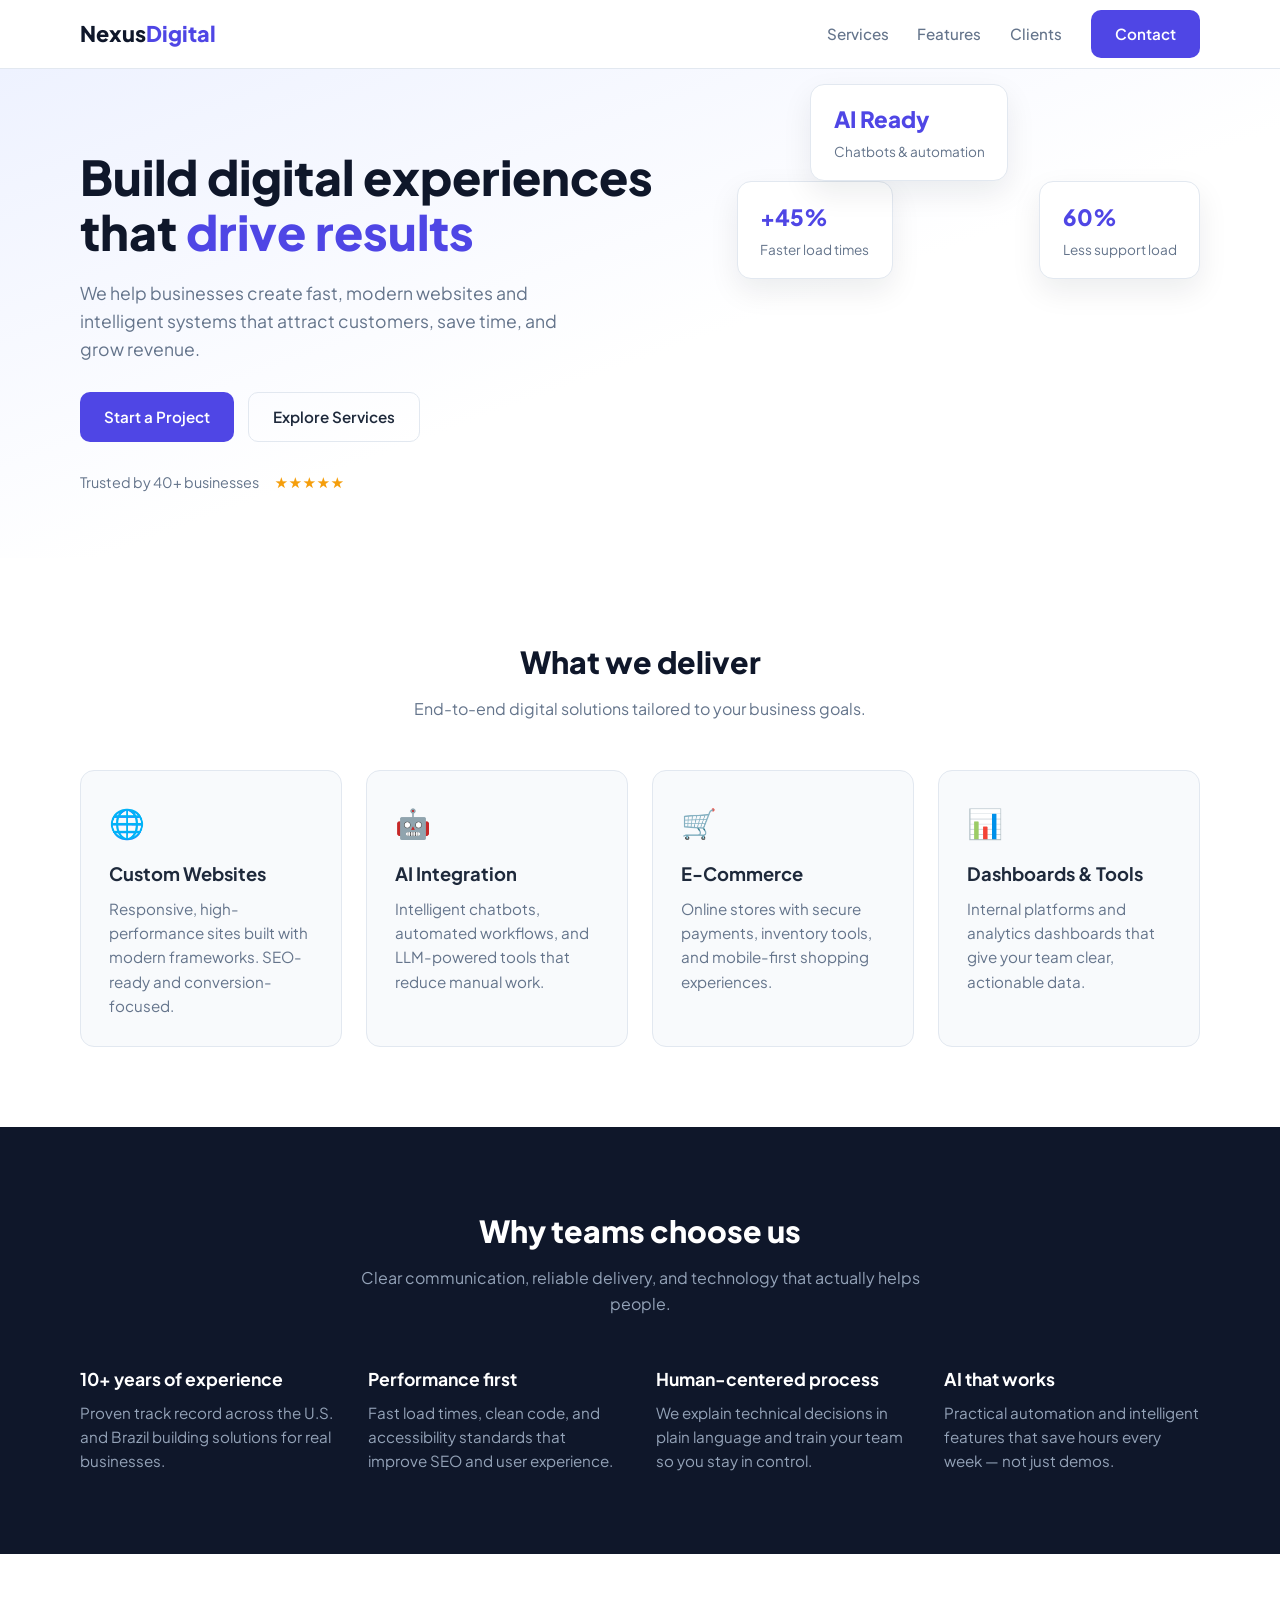
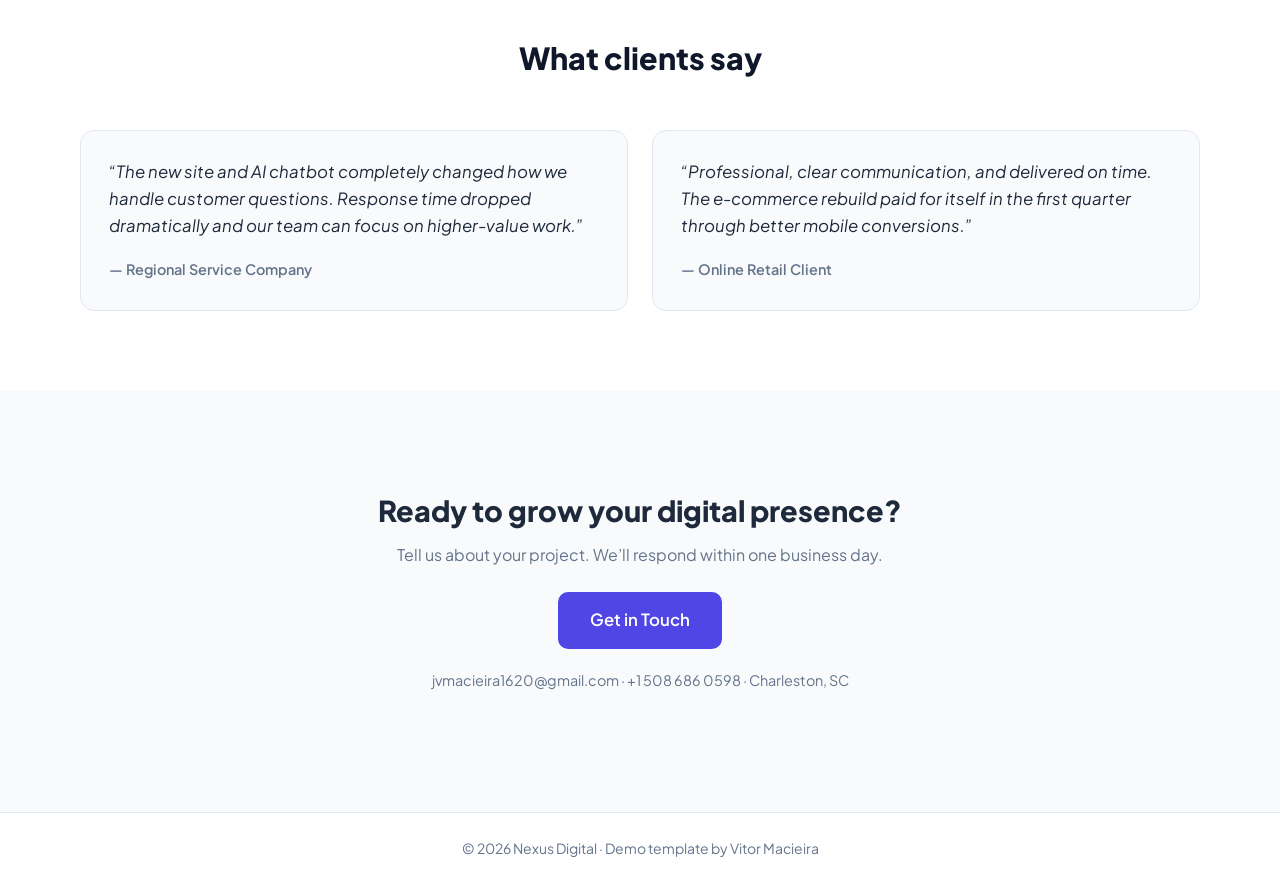
==== business-landing/index.html @ 49323e25 "Add business-landing website model" ====
<!DOCTYPE html>
<html lang="en">
<head>
  <meta charset="UTF-8" />
  <meta name="viewport" content="width=device-width, initial-scale=1.0" />
  <title>Nexus Digital | Modern Business Solutions</title>
  <meta name="description" content="Professional digital solutions for growing businesses. Web development, AI automation, and consulting." />
  <link rel="preconnect" href="https://fonts.googleapis.com" />
  <link href="https://fonts.googleapis.com/css2?family=Plus+Jakarta+Sans:wght@400;500;600;700;800&display=swap" rel="stylesheet" />
  <link rel="stylesheet" href="styles.css" />
</head>
<body>
  <header class="header">
    <div class="container nav">
      <a href="#" class="logo">Nexus<span>Digital</span></a>
      <nav>
        <a href="#services">Services</a>
        <a href="#features">Features</a>
        <a href="#testimonials">Clients</a>
        <a href="#contact" class="btn btn-nav">Contact</a>
      </nav>
    </div>
  </header>

  <section class="hero">
    <div class="container hero-inner">
      <div class="hero-text">
        <h1>Build digital experiences that <span>drive results</span></h1>
        <p>
          We help businesses create fast, modern websites and intelligent systems
          that attract customers, save time, and grow revenue.
        </p>
        <div class="hero-ctas">
          <a href="#contact" class="btn btn-primary">Start a Project</a>
          <a href="#services" class="btn btn-ghost">Explore Services</a>
        </div>
        <div class="trust">
          <span>Trusted by 40+ businesses</span>
          <span class="stars">★★★★★</span>
        </div>
      </div>
      <div class="hero-visual">
        <div class="card-stack">
          <div class="float-card c1">
            <strong>+45%</strong>
            <span>Faster load times</span>
          </div>
          <div class="float-card c2">
            <strong>60%</strong>
            <span>Less support load</span>
          </div>
          <div class="float-card c3">
            <strong>AI Ready</strong>
            <span>Chatbots & automation</span>
          </div>
        </div>
      </div>
    </div>
  </section>

  <section id="services" class="section">
    <div class="container">
      <div class="section-head">
        <h2>What we deliver</h2>
        <p>End-to-end digital solutions tailored to your business goals.</p>
      </div>
      <div class="services-grid">
        <article class="service">
          <div class="icon">🌐</div>
          <h3>Custom Websites</h3>
          <p>Responsive, high-performance sites built with modern frameworks. SEO-ready and conversion-focused.</p>
        </article>
        <article class="service">
          <div class="icon">🤖</div>
          <h3>AI Integration</h3>
          <p>Intelligent chatbots, automated workflows, and LLM-powered tools that reduce manual work.</p>
        </article>
        <article class="service">
          <div class="icon">🛒</div>
          <h3>E-Commerce</h3>
          <p>Online stores with secure payments, inventory tools, and mobile-first shopping experiences.</p>
        </article>
        <article class="service">
          <div class="icon">📊</div>
          <h3>Dashboards & Tools</h3>
          <p>Internal platforms and analytics dashboards that give your team clear, actionable data.</p>
        </article>
      </div>
    </div>
  </section>

  <section id="features" class="section section-dark">
    <div class="container">
      <div class="section-head light">
        <h2>Why teams choose us</h2>
        <p>Clear communication, reliable delivery, and technology that actually helps people.</p>
      </div>
      <div class="features-list">
        <div class="feature">
          <h3>10+ years of experience</h3>
          <p>Proven track record across the U.S. and Brazil building solutions for real businesses.</p>
        </div>
        <div class="feature">
          <h3>Performance first</h3>
          <p>Fast load times, clean code, and accessibility standards that improve SEO and user experience.</p>
        </div>
        <div class="feature">
          <h3>Human-centered process</h3>
          <p>We explain technical decisions in plain language and train your team so you stay in control.</p>
        </div>
        <div class="feature">
          <h3>AI that works</h3>
          <p>Practical automation and intelligent features that save hours every week — not just demos.</p>
        </div>
      </div>
    </div>
  </section>

  <section id="testimonials" class="section">
    <div class="container">
      <div class="section-head">
        <h2>What clients say</h2>
      </div>
      <div class="testimonials">
        <blockquote>
          <p>“The new site and AI chatbot completely changed how we handle customer questions. Response time dropped dramatically and our team can focus on higher-value work.”</p>
          <cite>— Regional Service Company</cite>
        </blockquote>
        <blockquote>
          <p>“Professional, clear communication, and delivered on time. The e-commerce rebuild paid for itself in the first quarter through better mobile conversions.”</p>
          <cite>— Online Retail Client</cite>
        </blockquote>
      </div>
    </div>
  </section>

  <section id="contact" class="section cta-section">
    <div class="container cta-box">
      <h2>Ready to grow your digital presence?</h2>
      <p>Tell us about your project. We’ll respond within one business day.</p>
      <a href="mailto:jvmacieira1620@gmail.com" class="btn btn-primary btn-lg">Get in Touch</a>
      <p class="cta-meta">jvmacieira1620@gmail.com · +1 508 686 0598 · Charleston, SC</p>
    </div>
  </section>

  <footer class="footer">
    <div class="container">
      <p>© 2026 Nexus Digital · Demo template by Vitor Macieira</p>
    </div>
  </footer>
</body>
</html>
---- business-landing/styles.css ----
:root {
  --bg: #ffffff;
  --bg-soft: #f8fafc;
  --dark: #0f172a;
  --text: #1e293b;
  --muted: #64748b;
  --accent: #4f46e5;
  --accent-light: #6366f1;
  --border: #e2e8f0;
  --radius: 14px;
  --font: "Plus Jakarta Sans", system-ui, sans-serif;
}

*, *::before, *::after { box-sizing: border-box; margin: 0; padding: 0; }
html { scroll-behavior: smooth; }
body {
  font-family: var(--font);
  color: var(--text);
  background: var(--bg);
  line-height: 1.6;
}

.container { width: min(1120px, 92%); margin: 0 auto; }

/* Header */
.header {
  position: sticky;
  top: 0;
  z-index: 50;
  background: rgba(255,255,255,0.92);
  backdrop-filter: blur(10px);
  border-bottom: 1px solid var(--border);
}
.nav {
  display: flex;
  align-items: center;
  justify-content: space-between;
  height: 68px;
}
.logo {
  font-weight: 800;
  font-size: 1.35rem;
  color: var(--dark);
  text-decoration: none;
}
.logo span { color: var(--accent); }
.nav nav {
  display: flex;
  align-items: center;
  gap: 1.8rem;
}
.nav nav a {
  text-decoration: none;
  color: var(--muted);
  font-weight: 500;
  font-size: 0.95rem;
  transition: color 0.2s;
}
.nav nav a:hover { color: var(--accent); }
.btn-nav {
  background: var(--accent) !important;
  color: #fff !important;
  padding: 0.5rem 1.1rem;
  border-radius: 8px;
  font-weight: 600 !important;
}

/* Buttons */
.btn {
  display: inline-flex;
  align-items: center;
  justify-content: center;
  padding: 0.75rem 1.5rem;
  border-radius: 10px;
  font-weight: 600;
  font-size: 0.95rem;
  text-decoration: none;
  border: none;
  cursor: pointer;
  transition: all 0.2s;
}
.btn-primary {
  background: var(--accent);
  color: #fff;
}
.btn-primary:hover {
  background: var(--accent-light);
  transform: translateY(-2px);
  box-shadow: 0 8px 20px rgba(79, 70, 229, 0.25);
}
.btn-ghost {
  background: transparent;
  color: var(--text);
  border: 1.5px solid var(--border);
}
.btn-ghost:hover { border-color: var(--accent); color: var(--accent); }
.btn-lg { padding: 0.95rem 2rem; font-size: 1.05rem; }

/* Hero */
.hero {
  padding: 5rem 0 4rem;
  background: linear-gradient(160deg, #eef2ff 0%, #ffffff 55%);
}
.hero-inner {
  display: grid;
  grid-template-columns: 1.2fr 1fr;
  gap: 3rem;
  align-items: center;
}
.hero-text h1 {
  font-size: clamp(2.1rem, 4.5vw, 3rem);
  font-weight: 800;
  line-height: 1.15;
  color: var(--dark);
  margin-bottom: 1.2rem;
}
.hero-text h1 span { color: var(--accent); }
.hero-text p {
  font-size: 1.1rem;
  color: var(--muted);
  max-width: 480px;
  margin-bottom: 1.8rem;
}
.hero-ctas {
  display: flex;
  flex-wrap: wrap;
  gap: 0.9rem;
  margin-bottom: 1.8rem;
}
.trust {
  display: flex;
  align-items: center;
  gap: 1rem;
  font-size: 0.9rem;
  color: var(--muted);
}
.stars { color: #f59e0b; letter-spacing: 1px; }

/* Float cards */
.hero-visual { position: relative; min-height: 280px; }
.card-stack { position: relative; height: 100%; }
.float-card {
  position: absolute;
  background: #fff;
  border: 1px solid var(--border);
  border-radius: 14px;
  padding: 1.1rem 1.4rem;
  box-shadow: 0 12px 30px rgba(15, 23, 42, 0.08);
  display: flex;
  flex-direction: column;
  gap: 0.2rem;
}
.float-card strong {
  font-size: 1.4rem;
  color: var(--accent);
  font-weight: 800;
}
.float-card span {
  font-size: 0.85rem;
  color: var(--muted);
}
.c1 { top: 10%; left: 5%; }
.c2 { top: 40%; right: 0; }
.c3 { bottom: 5%; left: 20%; }

/* Sections */
.section { padding: 5rem 0; }
.section-dark {
  background: var(--dark);
  color: #e2e8f0;
}
.section-head {
  text-align: center;
  max-width: 560px;
  margin: 0 auto 3rem;
}
.section-head h2 {
  font-size: 1.9rem;
  font-weight: 800;
  color: var(--dark);
  margin-bottom: 0.6rem;
}
.section-head p { color: var(--muted); }
.section-head.light h2 { color: #fff; }
.section-head.light p { color: #94a3b8; }

/* Services */
.services-grid {
  display: grid;
  grid-template-columns: repeat(auto-fit, minmax(240px, 1fr));
  gap: 1.5rem;
}
.service {
  background: var(--bg-soft);
  border: 1px solid var(--border);
  border-radius: var(--radius);
  padding: 1.75rem;
  transition: transform 0.2s, box-shadow 0.2s;
}
.service:hover {
  transform: translateY(-4px);
  box-shadow: 0 12px 28px rgba(15, 23, 42, 0.07);
}
.service .icon { font-size: 1.8rem; margin-bottom: 0.9rem; }
.service h3 {
  font-size: 1.15rem;
  font-weight: 700;
  margin-bottom: 0.5rem;
}
.service p {
  font-size: 0.95rem;
  color: var(--muted);
}

/* Features */
.features-list {
  display: grid;
  grid-template-columns: repeat(auto-fit, minmax(240px, 1fr));
  gap: 2rem;
}
.feature h3 {
  font-size: 1.1rem;
  font-weight: 700;
  color: #fff;
  margin-bottom: 0.5rem;
}
.feature p { color: #94a3b8; font-size: 0.95rem; }

/* Testimonials */
.testimonials {
  display: grid;
  grid-template-columns: repeat(auto-fit, minmax(300px, 1fr));
  gap: 1.5rem;
}
blockquote {
  background: var(--bg-soft);
  border: 1px solid var(--border);
  border-radius: var(--radius);
  padding: 1.75rem;
}
blockquote p {
  font-size: 1.05rem;
  color: var(--text);
  margin-bottom: 1rem;
  font-style: italic;
}
blockquote cite {
  font-size: 0.9rem;
  color: var(--muted);
  font-style: normal;
  font-weight: 600;
}

/* CTA */
.cta-section { background: var(--bg-soft); }
.cta-box {
  text-align: center;
  max-width: 580px;
  margin: 0 auto;
  padding: 1rem 0;
}
.cta-box h2 {
  font-size: 1.8rem;
  font-weight: 800;
  margin-bottom: 0.6rem;
}
.cta-box > p {
  color: var(--muted);
  margin-bottom: 1.5rem;
}
.cta-meta {
  margin-top: 1.25rem;
  font-size: 0.9rem;
  color: var(--muted);
}

/* Footer */
.footer {
  padding: 1.5rem 0;
  border-top: 1px solid var(--border);
  text-align: center;
  font-size: 0.875rem;
  color: var(--muted);
}

@media (max-width: 800px) {
  .hero-inner { grid-template-columns: 1fr; }
  .hero-visual { display: none; }
  .nav nav a:not(.btn-nav) { display: none; }
}
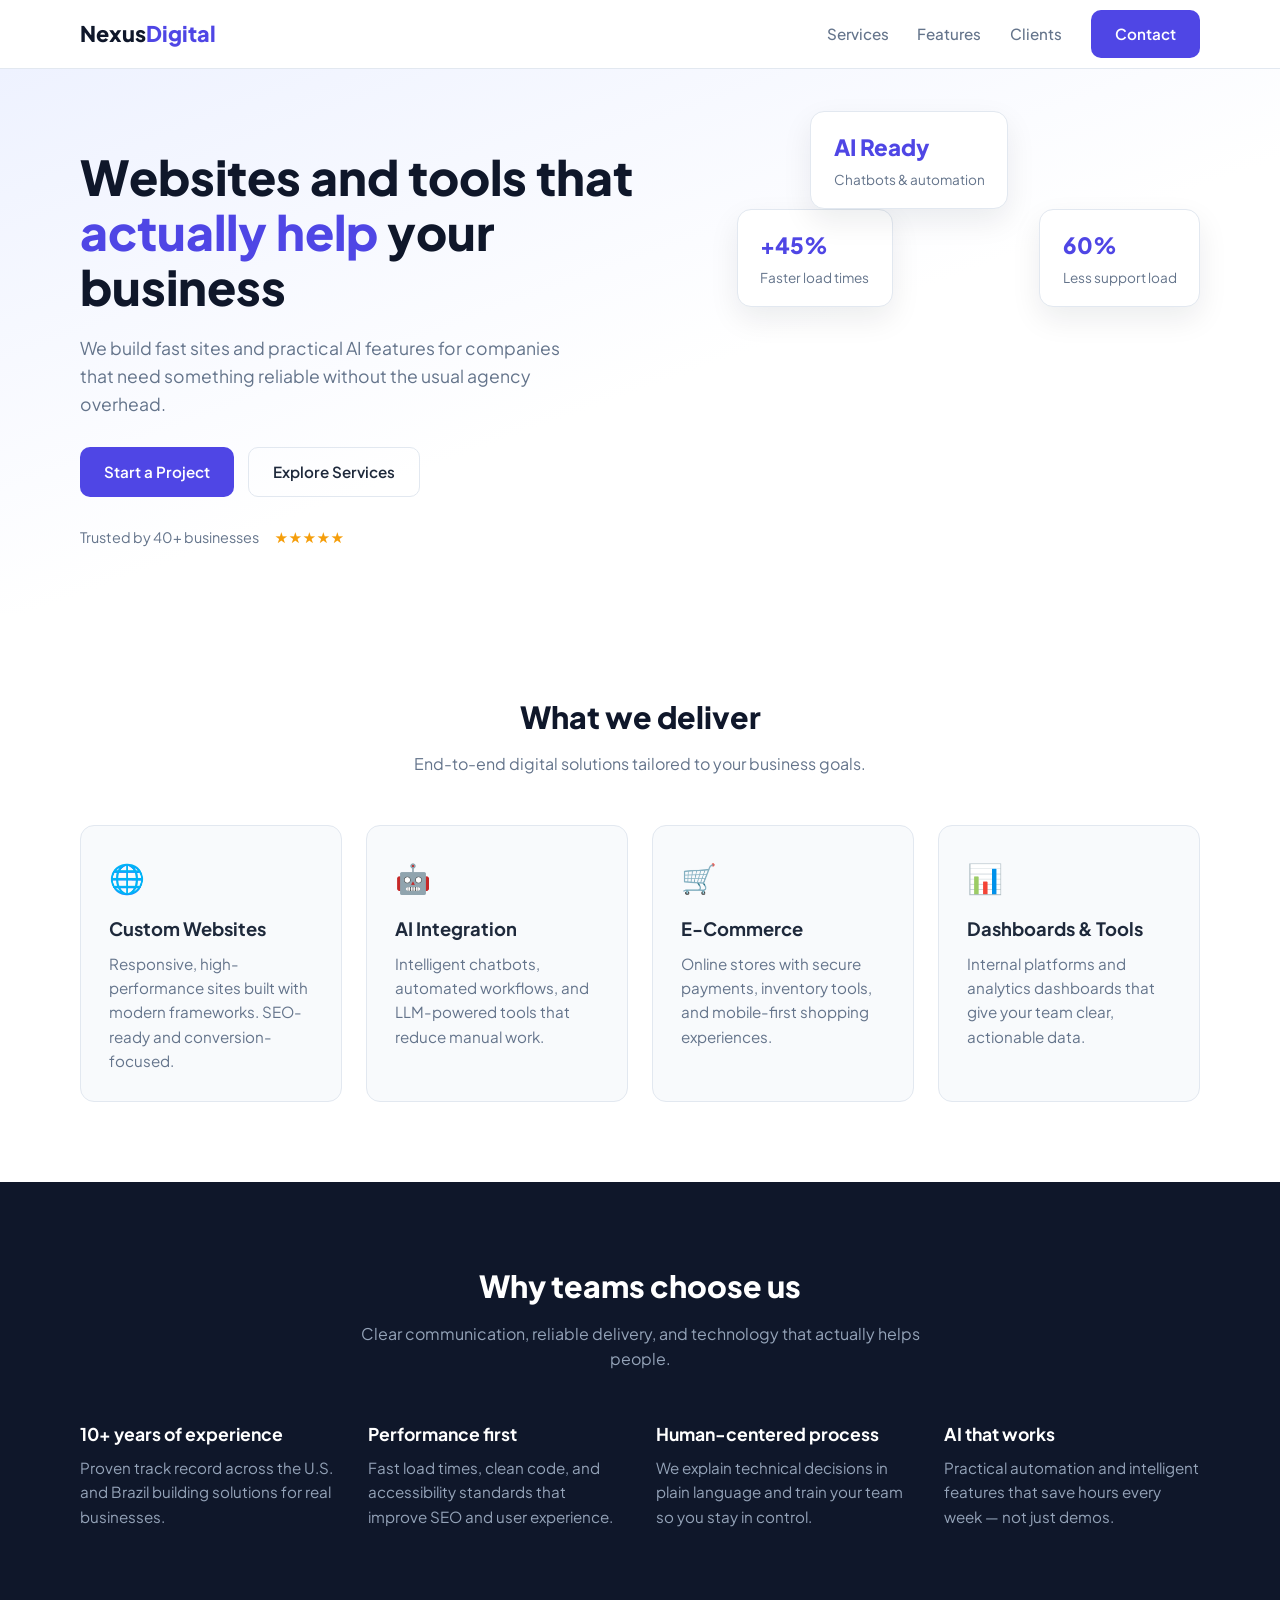
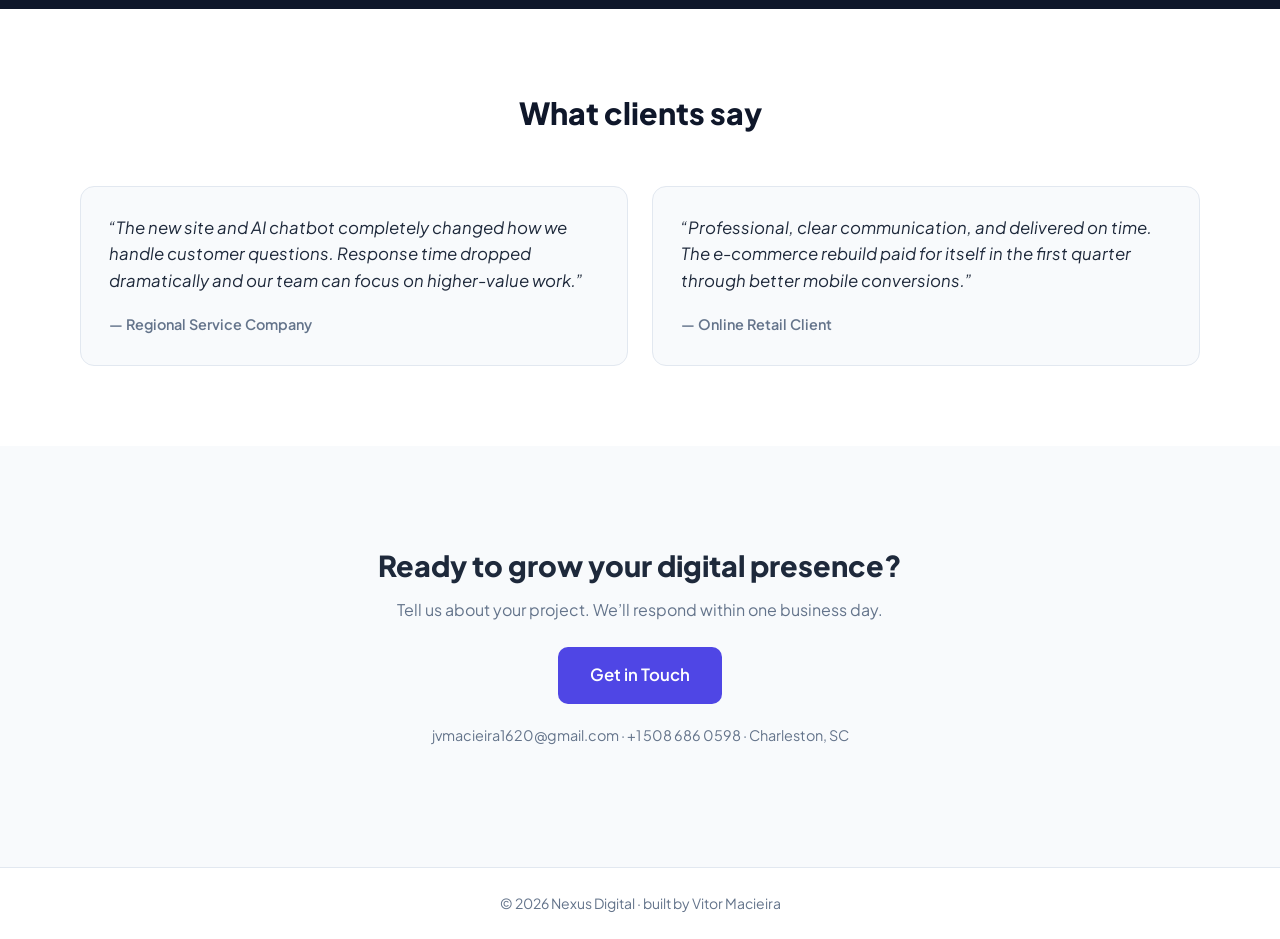
==== commit c2e5ad02: "Tweak business-landing and ecommerce copy" ====
--- a/business-landing/index.html
+++ b/business-landing/index.html
@@ -3,8 +3,8 @@
 <head>
   <meta charset="UTF-8" />
   <meta name="viewport" content="width=device-width, initial-scale=1.0" />
-  <title>Nexus Digital | Modern Business Solutions</title>
-  <meta name="description" content="Professional digital solutions for growing businesses. Web development, AI automation, and consulting." />
+  <title>Nexus Digital</title>
+  <meta name="description" content="Web development, AI tools and digital solutions for small and mid-size businesses." />
   <link rel="preconnect" href="https://fonts.googleapis.com" />
   <link href="https://fonts.googleapis.com/css2?family=Plus+Jakarta+Sans:wght@400;500;600;700;800&display=swap" rel="stylesheet" />
   <link rel="stylesheet" href="styles.css" />
@@ -25,10 +25,10 @@
   <section class="hero">
     <div class="container hero-inner">
       <div class="hero-text">
-        <h1>Build digital experiences that <span>drive results</span></h1>
+        <h1>Websites and tools that <span>actually help</span> your business</h1>
         <p>
-          We help businesses create fast, modern websites and intelligent systems
-          that attract customers, save time, and grow revenue.
+          We build fast sites and practical AI features for companies that need
+          something reliable without the usual agency overhead.
         </p>
         <div class="hero-ctas">
           <a href="#contact" class="btn btn-primary">Start a Project</a>
@@ -145,7 +145,7 @@
 
   <footer class="footer">
     <div class="container">
-      <p>© 2026 Nexus Digital · Demo template by Vitor Macieira</p>
+      <p>© 2026 Nexus Digital · built by Vitor Macieira</p>
     </div>
   </footer>
 </body>
